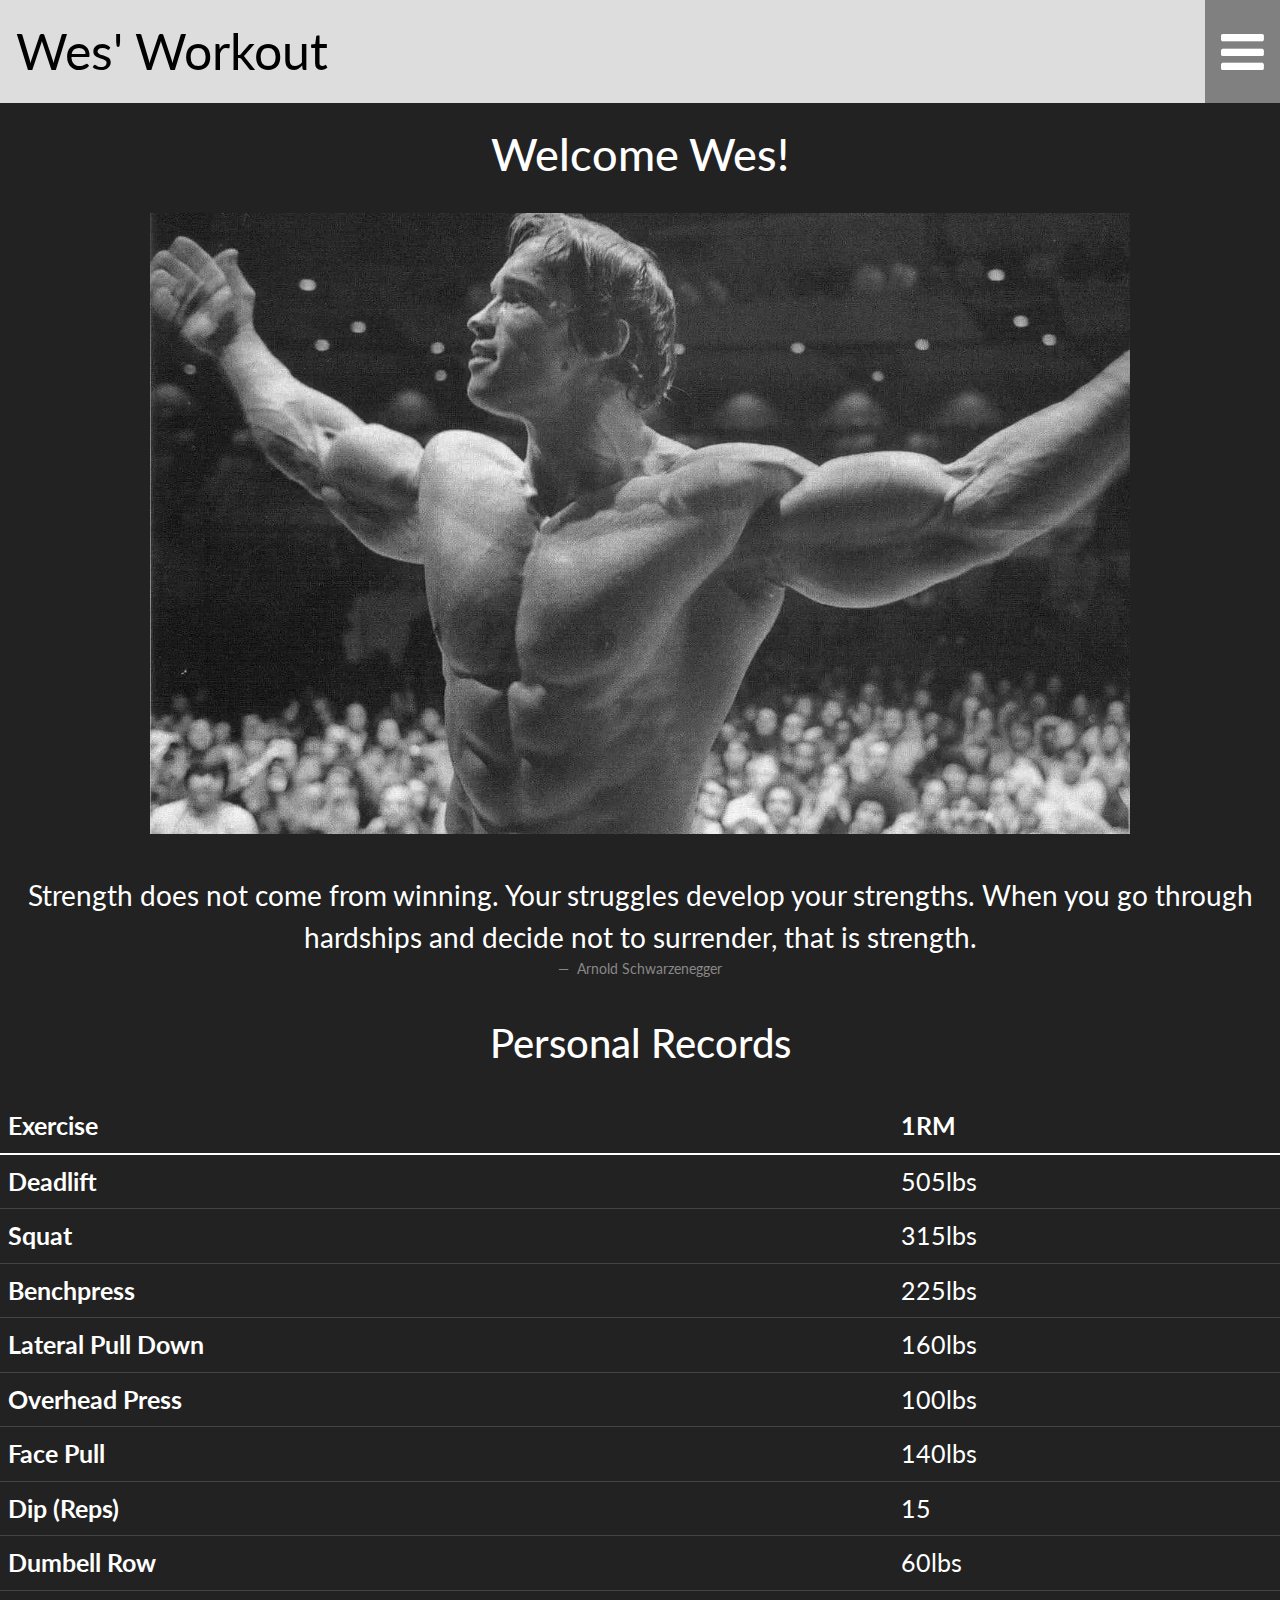
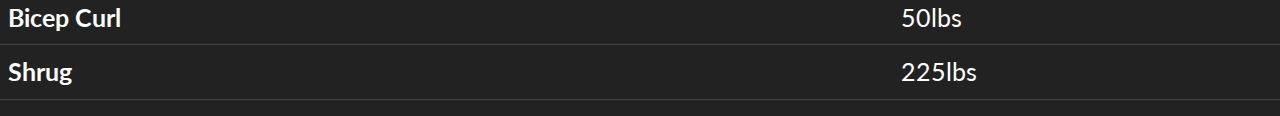
==== index.html @ d07bda81 "Add files via upload" ====
<!DOCTYPE html>
<html>
<html lang="en"> 
<head>
	<link rel="stylesheet" href="darkly.css"> 																																						<!-- Links CSS Bootstrap page. https://bootswatch.com/darkly/ --->
	<link rel="stylesheet" href="https://cdnjs.cloudflare.com/ajax/libs/font-awesome/4.7.0/css/font-awesome.min.css">																				<!-- Link To Nav Bar Hamburger Button https://www.w3schools.com/howto/howto_js_mobile_navbar.asp ---> 
	<script src="workoutJS.js" type="text/javascript"></script>
	<style>																																															<!-- Style For Nav Bar --->
	/* Style the navigation menu */
	.topnav {
	overflow: hidden;
	background-color: #333;
	position: relative;
	}

	/* Hide the links inside the navigation menu (except for logo/home) */
	.topnav #myLinks {
	display: none;
	}

	/* Style navigation menu links */
	.topnav a {
	color: white;
	padding: 14px 16px;
	text-decoration: none;
	font-size: 50px;
	display: block;
	}

	/* Style the hamburger menu */
	.topnav a.icon {
	background: grey;
	display: block;
	position: absolute;
	right: 0;
	top: 0;
	}

	/* Add a grey background color on mouse-over */
	.topnav a:hover {
	background-color: #ddd;
	color: black;
	}

	/* Style the active link (or home/logo) */
	.active {
	background-color: grey;
	color: white;
	}
	
	.PRTable {
	font-size: 25px;
	}
	
	</style>
	<title>Wes' Workout</title>
</head>
<nav>

	<div class="topnav">																																											<!--- Nav Bar Items ---> 
	  <a href="#home" class="active">Wes' Workout</a>
	  <!-- Navigation links (hidden by default) -->
	  <div id="myLinks">
		<a href="#news">Workouts</a>
		<a href="#contact">Logs</a>
	  </div>
	  <!-- "Hamburger menu" / "Bar icon" to toggle the navigation links -->
	  <a href="javascript:void(0);" class="icon" onclick="myFunction()">
		<i class="fa fa-bars"></i>
	  </a>
	</div>
</nav> 

<body>
<br>
<h1 style="text-align: center; font-size: 45px;">Welcome Wes!</h1>
<br>
<p style="text-align: center;"><img src="arnoldCopy.jpg" class="center" style="width:980px; height:621px;"></p>
<br>
<figure>																																															<!-- Arnold Blockquote ---> 
  <blockquote class="blockquote">
    <p class="mb-0" style="text-align: center; font-size: 28px;">Strength does not come from winning. Your struggles develop your strengths. When you go through hardships and decide not to surrender, that is strength.</p>
  </blockquote>
  <figcaption class="blockquote-footer" style="text-align: center;">
    Arnold Schwarzenegger 
  </figcaption>
</figure>
<br>
<h2 style="text-align: center;">Personal Records</h2>
<br>

<div class="PRTable">
	<table class="table table-hover">
	  <thead>
		<tr>
		  <th scope="col">Exercise</th>
		  <th scope="col">1RM</th>
		</tr>
	  </thead>
	  <tbody>

		<tr>
		  <th scope="row">Deadlift</th>
		  <td>505lbs</td>
		</tr>
		
		<tr>
		  <th scope="row">Squat</th>
		  <td>315lbs</td>
		</tr>
		
		<tr>
		  <th scope="row">Benchpress</th>
		  <td>225lbs</td>
		</tr>

		<tr>
		  <th scope="row">Lateral Pull Down</th>
		  <td>160lbs</td>
		</tr>
		
		<tr>
		  <th scope="row">Overhead Press</th>
		  <td>100lbs</td>
		</tr>
		
		<tr>
		  <th scope="row">Face Pull</th>
		  <td>140lbs</td>
		</tr>
		
		<tr>
		  <th scope="row">Dip (Reps)</th>
		  <td>15</td>
		</tr>
		
		<tr>
		  <th scope="row">Dumbell Row</th>
		  <td>60lbs</td>
		</tr>
		
		<tr>
		  <th scope="row">Bicep Curl</th>
		  <td>50lbs</td>
		</tr>
		
		<tr>
		  <th scope="row">Shrug</th>
		  <td>225lbs</td>
		</tr>
	  </tbody>
	</table>
</div>

</body>
</html>
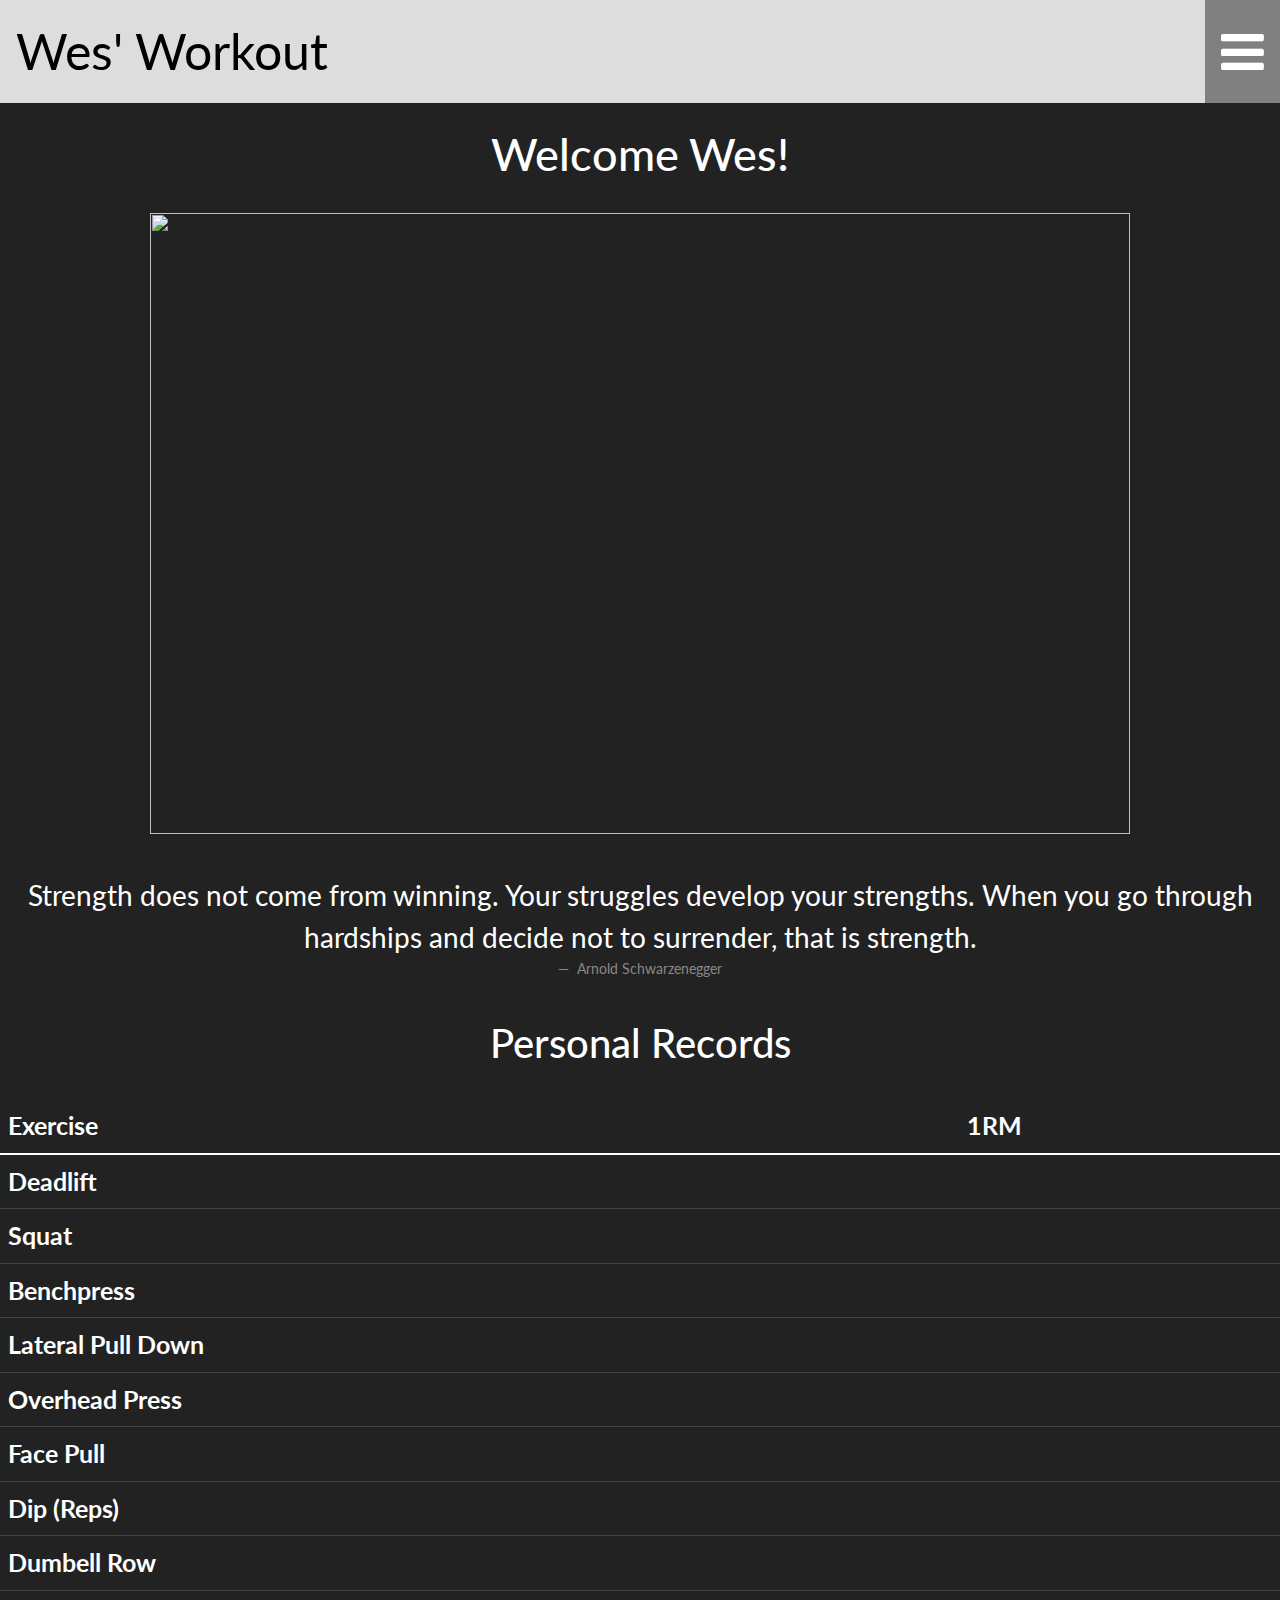
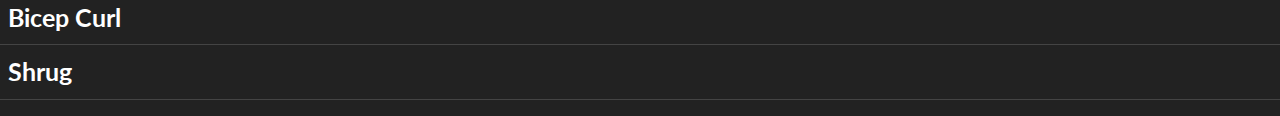
==== commit 8bf1767e: "Update index.html" ====
--- a/index.html
+++ b/index.html
@@ -101,52 +101,52 @@
 
 		<tr>
 		  <th scope="row">Deadlift</th>
-		  <td>505lbs</td>
+		  <td></td>
 		</tr>
 		
 		<tr>
 		  <th scope="row">Squat</th>
-		  <td>315lbs</td>
+		  <td></td>
 		</tr>
 		
 		<tr>
 		  <th scope="row">Benchpress</th>
-		  <td>225lbs</td>
+		  <td></td>
 		</tr>
 
 		<tr>
 		  <th scope="row">Lateral Pull Down</th>
-		  <td>160lbs</td>
+		  <td></td>
 		</tr>
 		
 		<tr>
 		  <th scope="row">Overhead Press</th>
-		  <td>100lbs</td>
+		  <td></td>
 		</tr>
 		
 		<tr>
 		  <th scope="row">Face Pull</th>
-		  <td>140lbs</td>
+		  <td></td>
 		</tr>
 		
 		<tr>
 		  <th scope="row">Dip (Reps)</th>
-		  <td>15</td>
+		  <td></td>
 		</tr>
 		
 		<tr>
 		  <th scope="row">Dumbell Row</th>
-		  <td>60lbs</td>
+		  <td></td>
 		</tr>
 		
 		<tr>
 		  <th scope="row">Bicep Curl</th>
-		  <td>50lbs</td>
+		  <td></td>
 		</tr>
 		
 		<tr>
 		  <th scope="row">Shrug</th>
-		  <td>225lbs</td>
+		  <td></td>
 		</tr>
 	  </tbody>
 	</table>
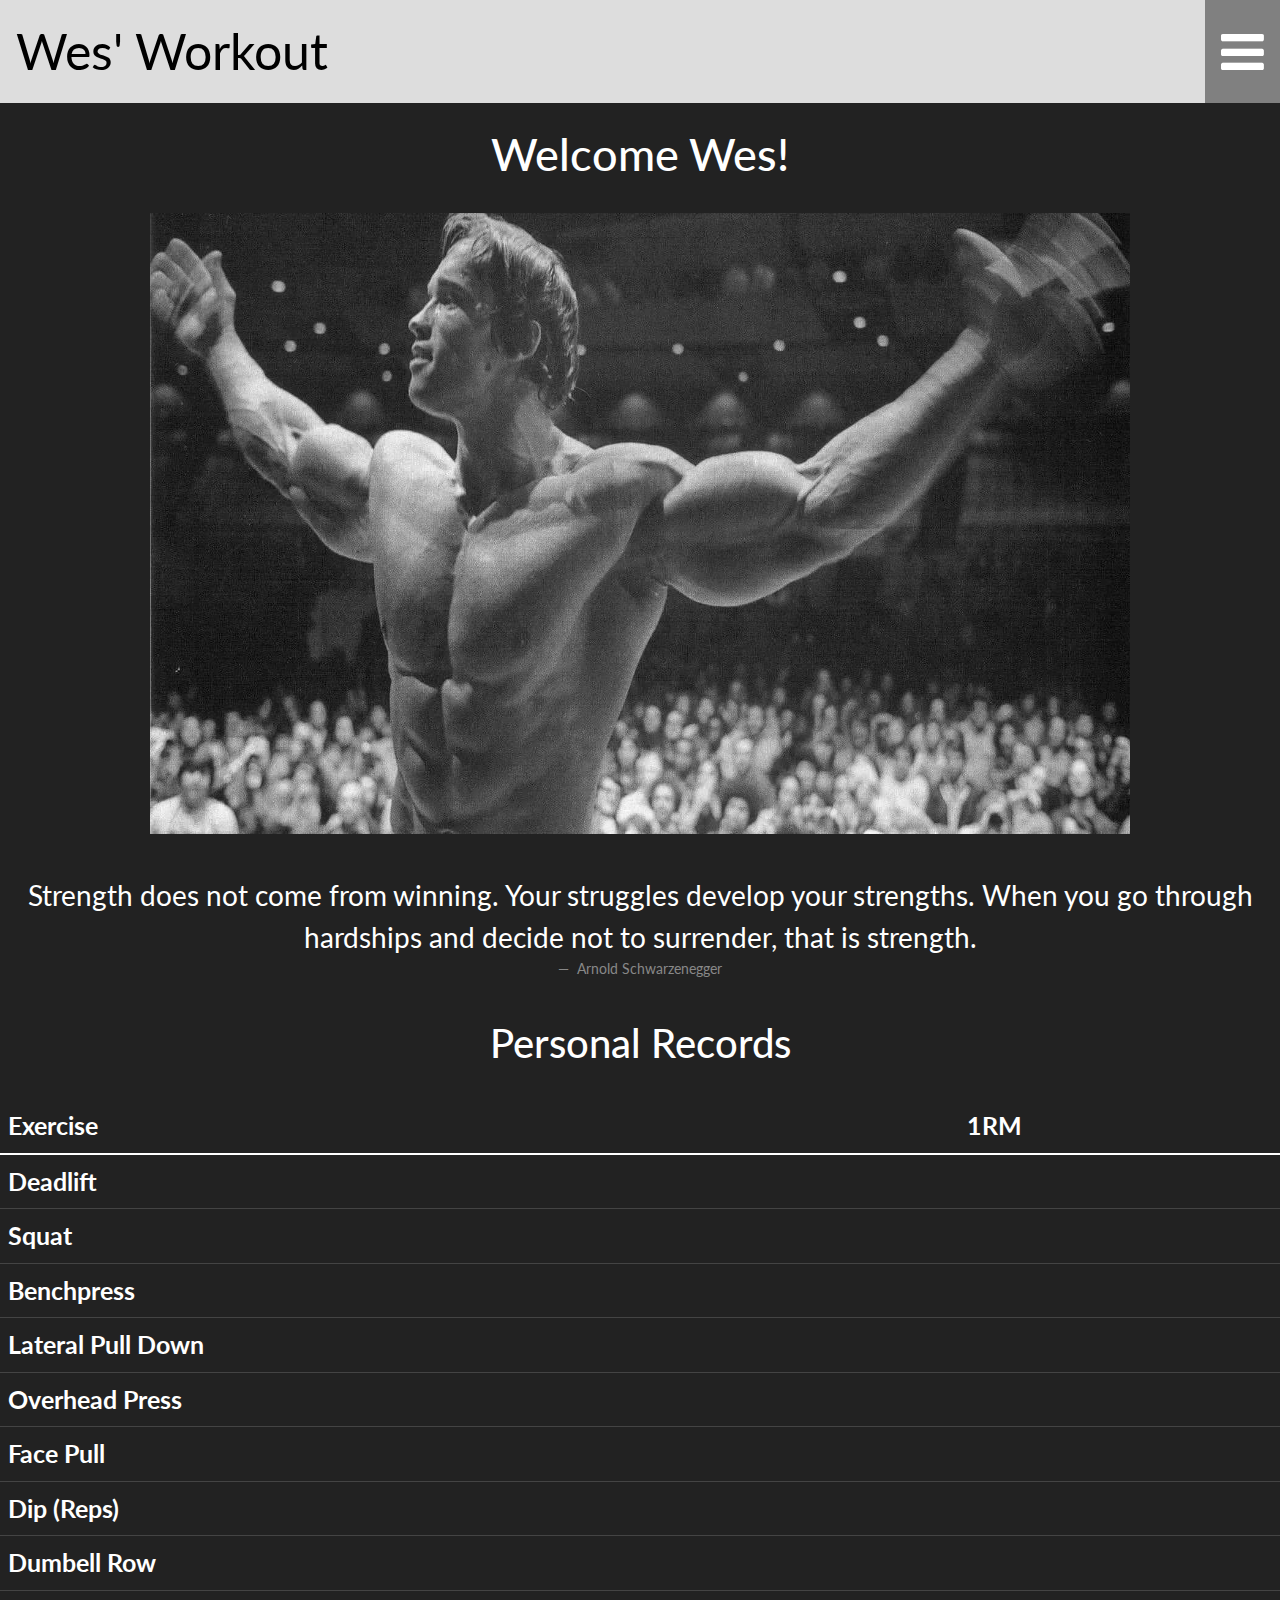
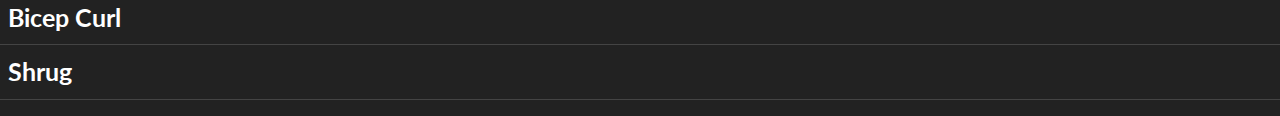
==== commit 7bd9f767: "Update index.html" ====
--- a/index.html
+++ b/index.html
@@ -75,7 +75,7 @@
 <br>
 <h1 style="text-align: center; font-size: 45px;">Welcome Wes!</h1>
 <br>
-<p style="text-align: center;"><img src="arnoldCopy.jpg" class="center" style="width:980px; height:621px;"></p>
+<p style="text-align: center;"><img src="arnold.jpg" class="center" style="width:980px; height:621px;"></p>
 <br>
 <figure>																																															<!-- Arnold Blockquote ---> 
   <blockquote class="blockquote">
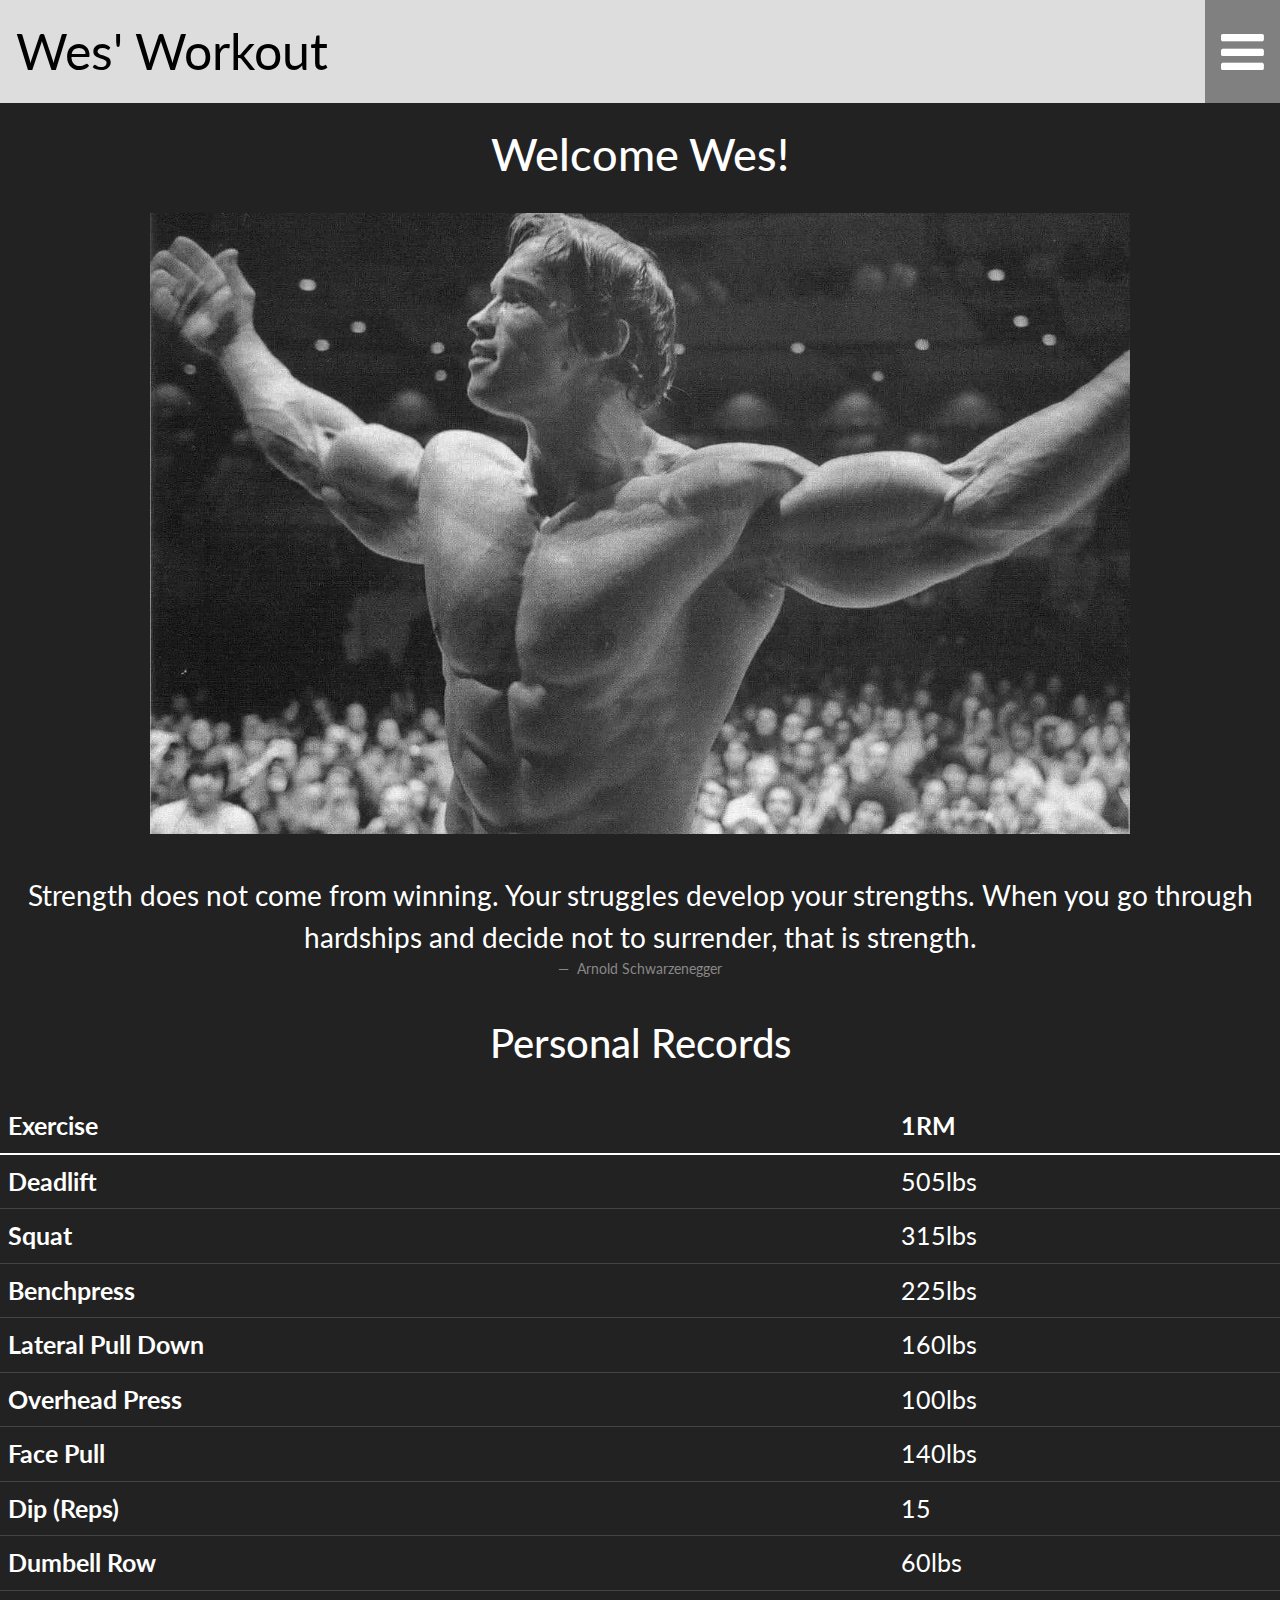
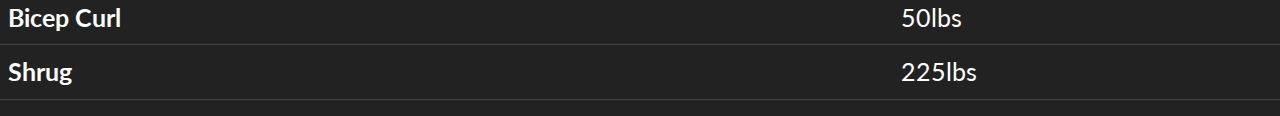
==== commit 59a836dc: "Add files via upload" ====
--- a/index.html
+++ b/index.html
@@ -75,7 +75,7 @@
 <br>
 <h1 style="text-align: center; font-size: 45px;">Welcome Wes!</h1>
 <br>
-<p style="text-align: center;"><img src="arnold.jpg" class="center" style="width:980px; height:621px;"></p>
+<p style="text-align: center;"><img src="arnoldCopy.jpg" class="center" style="width:980px; height:621px;"></p>
 <br>
 <figure>																																															<!-- Arnold Blockquote ---> 
   <blockquote class="blockquote">
@@ -101,52 +101,52 @@
 
 		<tr>
 		  <th scope="row">Deadlift</th>
-		  <td></td>
+		  <td>505lbs</td>
 		</tr>
 		
 		<tr>
 		  <th scope="row">Squat</th>
-		  <td></td>
+		  <td>315lbs</td>
 		</tr>
 		
 		<tr>
 		  <th scope="row">Benchpress</th>
-		  <td></td>
+		  <td>225lbs</td>
 		</tr>
 
 		<tr>
 		  <th scope="row">Lateral Pull Down</th>
-		  <td></td>
+		  <td>160lbs</td>
 		</tr>
 		
 		<tr>
 		  <th scope="row">Overhead Press</th>
-		  <td></td>
+		  <td>100lbs</td>
 		</tr>
 		
 		<tr>
 		  <th scope="row">Face Pull</th>
-		  <td></td>
+		  <td>140lbs</td>
 		</tr>
 		
 		<tr>
 		  <th scope="row">Dip (Reps)</th>
-		  <td></td>
+		  <td>15</td>
 		</tr>
 		
 		<tr>
 		  <th scope="row">Dumbell Row</th>
-		  <td></td>
+		  <td>60lbs</td>
 		</tr>
 		
 		<tr>
 		  <th scope="row">Bicep Curl</th>
-		  <td></td>
+		  <td>50lbs</td>
 		</tr>
 		
 		<tr>
 		  <th scope="row">Shrug</th>
-		  <td></td>
+		  <td>225lbs</td>
 		</tr>
 	  </tbody>
 	</table>
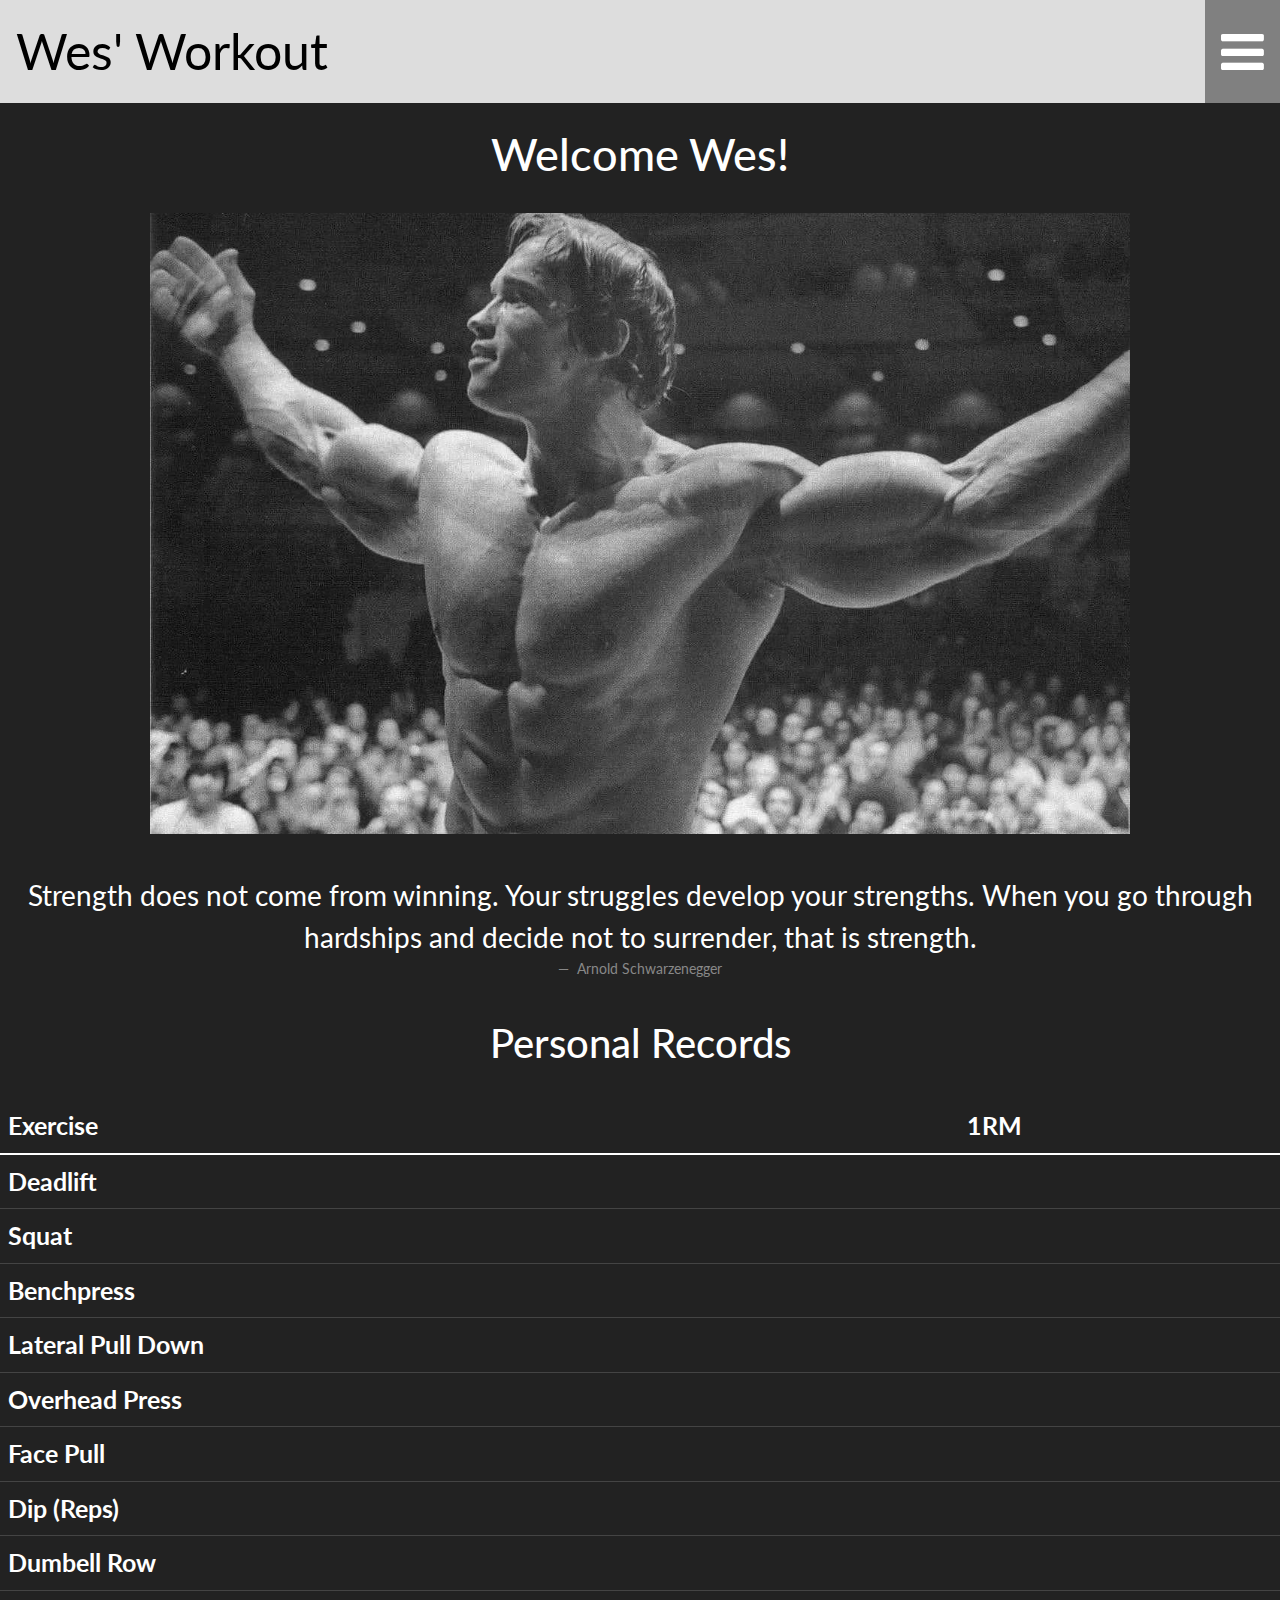
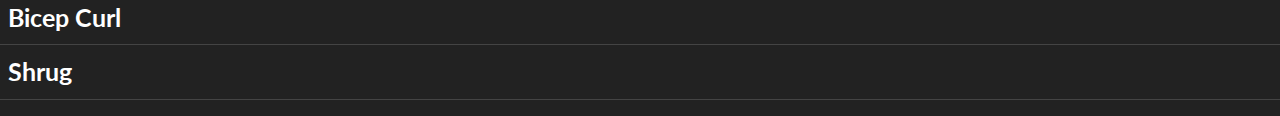
==== commit daa914a1: "Update index.html" ====
--- a/index.html
+++ b/index.html
@@ -101,52 +101,52 @@
 
 		<tr>
 		  <th scope="row">Deadlift</th>
-		  <td>505lbs</td>
+		  <td></td>
 		</tr>
 		
 		<tr>
 		  <th scope="row">Squat</th>
-		  <td>315lbs</td>
+		  <td></td>
 		</tr>
 		
 		<tr>
 		  <th scope="row">Benchpress</th>
-		  <td>225lbs</td>
+		  <td></td>
 		</tr>
 
 		<tr>
 		  <th scope="row">Lateral Pull Down</th>
-		  <td>160lbs</td>
+		  <td></td>
 		</tr>
 		
 		<tr>
 		  <th scope="row">Overhead Press</th>
-		  <td>100lbs</td>
+		  <td></td>
 		</tr>
 		
 		<tr>
 		  <th scope="row">Face Pull</th>
-		  <td>140lbs</td>
+		  <td></td>
 		</tr>
 		
 		<tr>
 		  <th scope="row">Dip (Reps)</th>
-		  <td>15</td>
+		  <td></td>
 		</tr>
 		
 		<tr>
 		  <th scope="row">Dumbell Row</th>
-		  <td>60lbs</td>
+		  <td></td>
 		</tr>
 		
 		<tr>
 		  <th scope="row">Bicep Curl</th>
-		  <td>50lbs</td>
+		  <td></td>
 		</tr>
 		
 		<tr>
 		  <th scope="row">Shrug</th>
-		  <td>225lbs</td>
+		  <td></td>
 		</tr>
 	  </tbody>
 	</table>
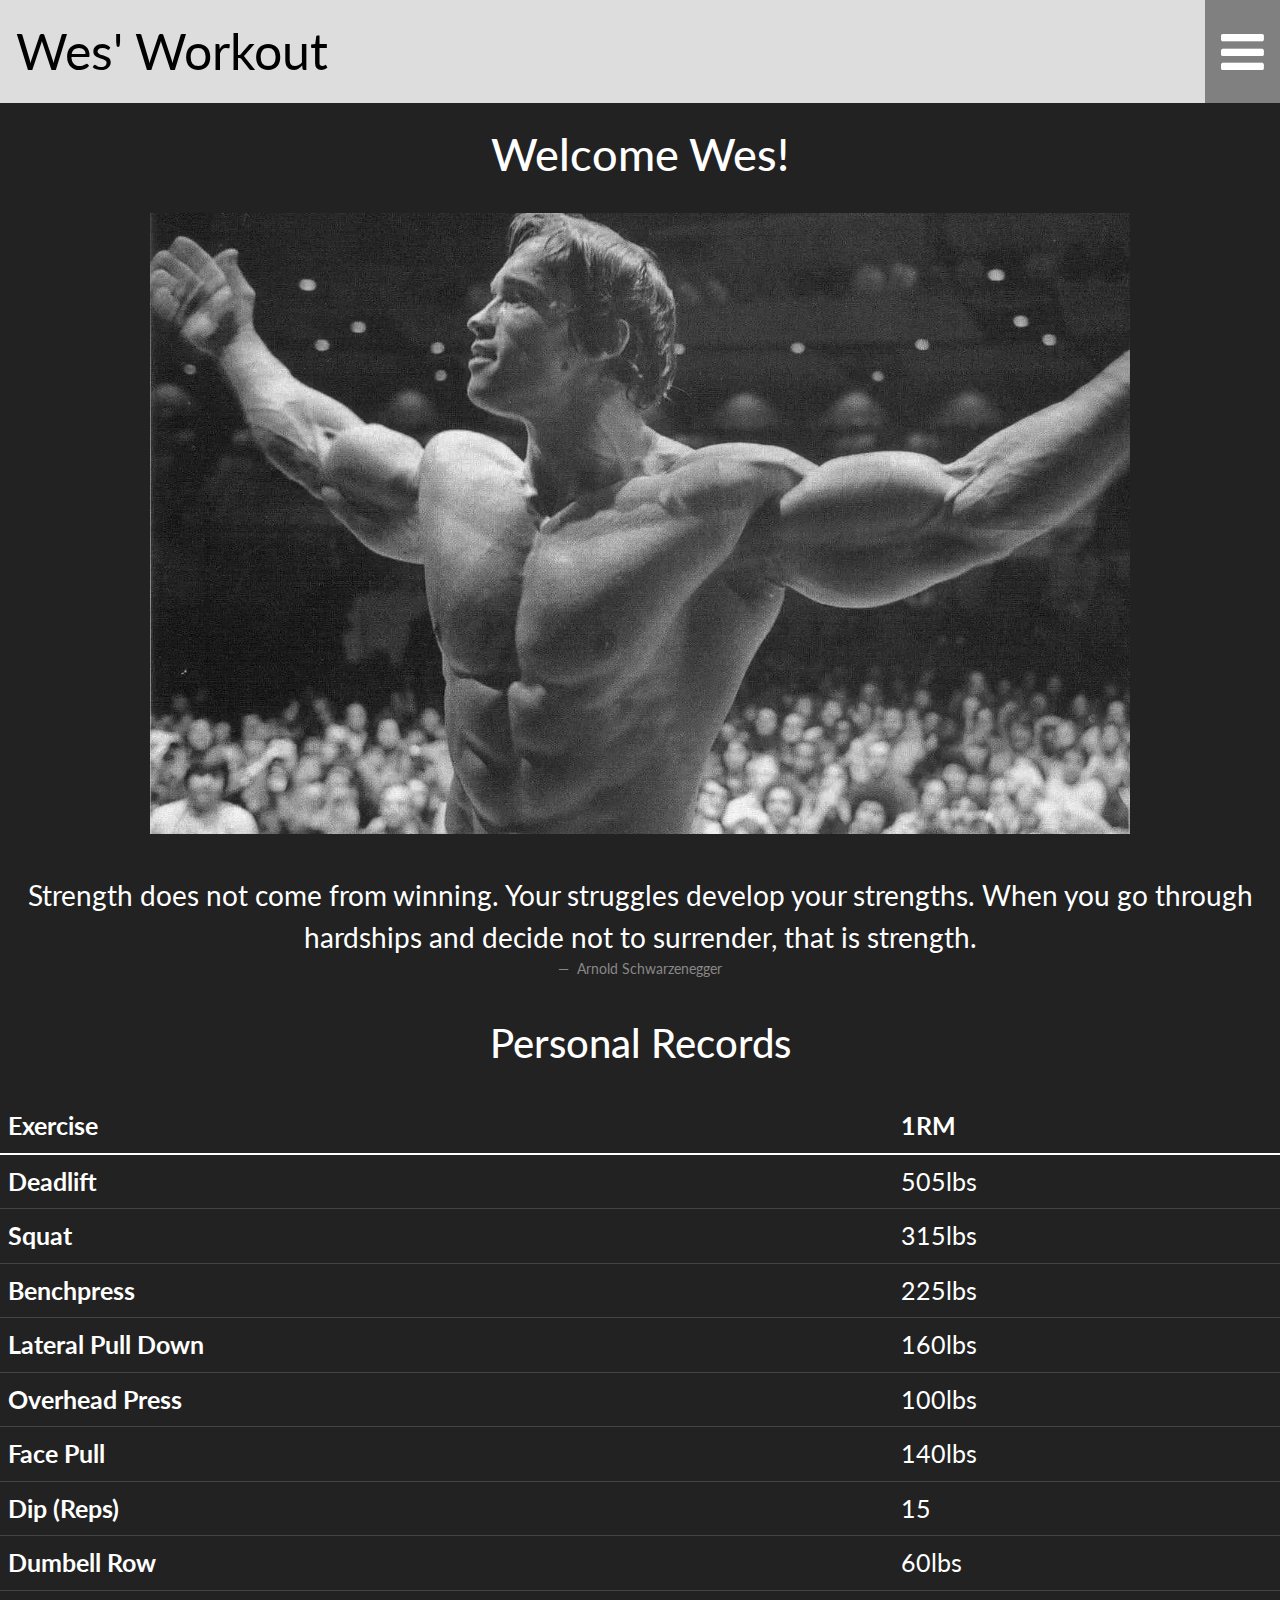
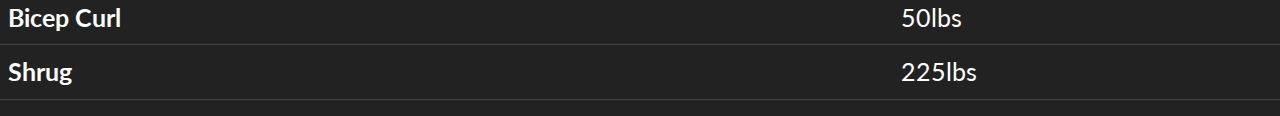
==== commit 4b985117: "Add files via upload" ====
--- a/index.html
+++ b/index.html
@@ -101,52 +101,52 @@
 
 		<tr>
 		  <th scope="row">Deadlift</th>
-		  <td></td>
+		  <td>505lbs</td>
 		</tr>
 		
 		<tr>
 		  <th scope="row">Squat</th>
-		  <td></td>
+		  <td>315lbs</td>
 		</tr>
 		
 		<tr>
 		  <th scope="row">Benchpress</th>
-		  <td></td>
+		  <td>225lbs</td>
 		</tr>
 
 		<tr>
 		  <th scope="row">Lateral Pull Down</th>
-		  <td></td>
+		  <td>160lbs</td>
 		</tr>
 		
 		<tr>
 		  <th scope="row">Overhead Press</th>
-		  <td></td>
+		  <td>100lbs</td>
 		</tr>
 		
 		<tr>
 		  <th scope="row">Face Pull</th>
-		  <td></td>
+		  <td>140lbs</td>
 		</tr>
 		
 		<tr>
 		  <th scope="row">Dip (Reps)</th>
-		  <td></td>
+		  <td>15</td>
 		</tr>
 		
 		<tr>
 		  <th scope="row">Dumbell Row</th>
-		  <td></td>
+		  <td>60lbs</td>
 		</tr>
 		
 		<tr>
 		  <th scope="row">Bicep Curl</th>
-		  <td></td>
+		  <td>50lbs</td>
 		</tr>
 		
 		<tr>
 		  <th scope="row">Shrug</th>
-		  <td></td>
+		  <td>225lbs</td>
 		</tr>
 	  </tbody>
 	</table>
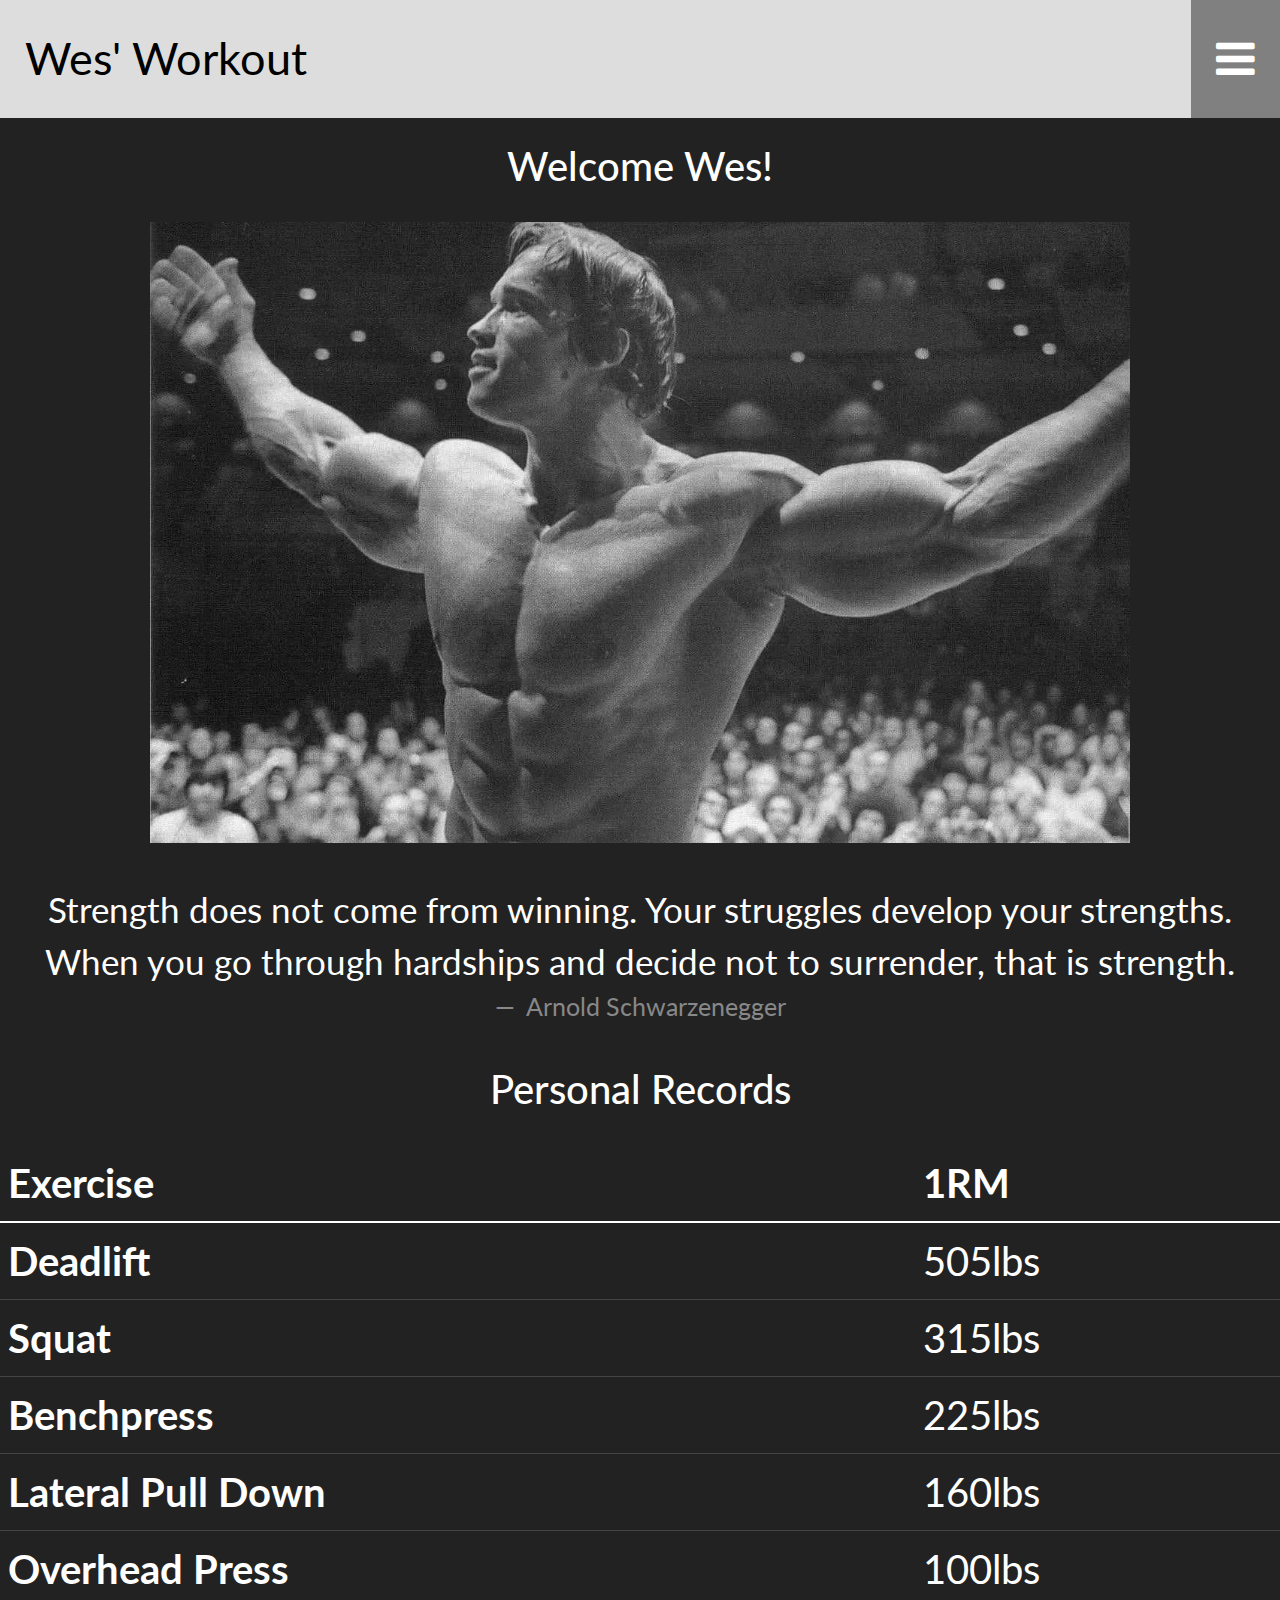
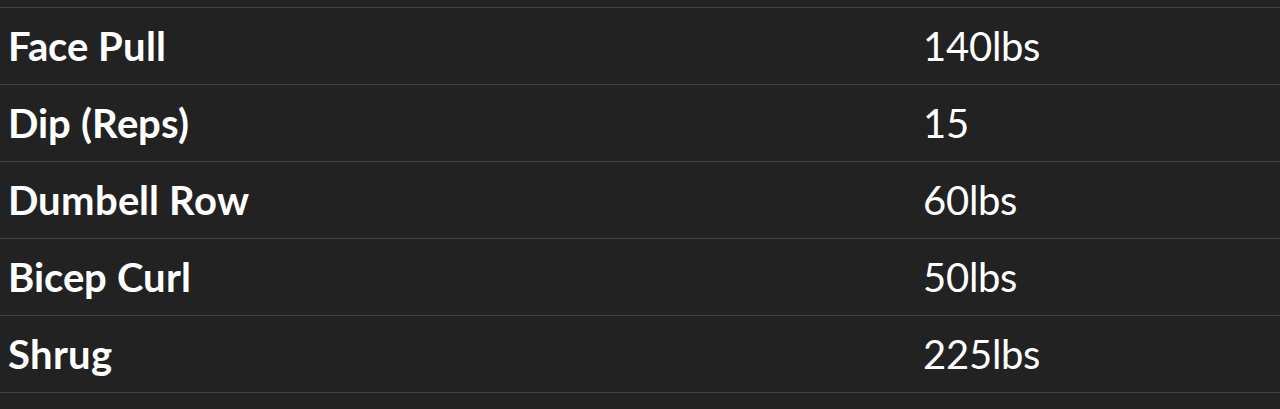
==== commit 3f06e6b4: "Add files via upload" ====
--- a/index.html
+++ b/index.html
@@ -1,156 +1,165 @@
 <!DOCTYPE html>
 <html>
 <html lang="en"> 
-<head>
-	<link rel="stylesheet" href="darkly.css"> 																																						<!-- Links CSS Bootstrap page. https://bootswatch.com/darkly/ --->
-	<link rel="stylesheet" href="https://cdnjs.cloudflare.com/ajax/libs/font-awesome/4.7.0/css/font-awesome.min.css">																				<!-- Link To Nav Bar Hamburger Button https://www.w3schools.com/howto/howto_js_mobile_navbar.asp ---> 
-	<script src="workoutJS.js" type="text/javascript"></script>
-	<style>																																															<!-- Style For Nav Bar --->
-	/* Style the navigation menu */
-	.topnav {
-	overflow: hidden;
-	background-color: #333;
-	position: relative;
-	}
+	<head>
+		<!--
+		Links CSS Bootstrap page. https://bootswatch.com/darkly/
+		Link To Nav Bar Hamburger Button https://www.w3schools.com/howto/howto_js_mobile_navbar.asp
+		Style For Nav Bar
+		-->
+		<link rel="stylesheet" href="darkly.css"> 																																						
+		<link rel="stylesheet" href="https://cdnjs.cloudflare.com/ajax/libs/font-awesome/4.7.0/css/font-awesome.min.css">																				
+		<script src="workoutJS.js" type="text/javascript"></script>
+		<style>																																														
+			/* Style the navigation menu */
+			.topnav {
+			  overflow: hidden;
+			  background-color: #333;
+			  position: relative;
+			}
 
-	/* Hide the links inside the navigation menu (except for logo/home) */
-	.topnav #myLinks {
-	display: none;
-	}
+			/* Hide the links inside the navigation menu (except for logo/home) */
+			.topnav #myLinks {
+			  display: none;
+			}
 
-	/* Style navigation menu links */
-	.topnav a {
-	color: white;
-	padding: 14px 16px;
-	text-decoration: none;
-	font-size: 50px;
-	display: block;
-	}
 
-	/* Style the hamburger menu */
-	.topnav a.icon {
-	background: grey;
-	display: block;
-	position: absolute;
-	right: 0;
-	top: 0;
-	}
+			/* Style navigation menu links */
+			.topnav a {
+			  color: white;
+			  padding: 25px 25px;
+			  text-decoration: none;
+			  font-size: 45px;
+			  display: block;
+			}
 
-	/* Add a grey background color on mouse-over */
-	.topnav a:hover {
-	background-color: #ddd;
-	color: black;
-	}
 
-	/* Style the active link (or home/logo) */
-	.active {
-	background-color: grey;
-	color: white;
-	}
-	
-	.PRTable {
-	font-size: 25px;
-	}
-	
-	</style>
-	<title>Wes' Workout</title>
-</head>
-<nav>
+			/* Style the hamburger menu */
+			.topnav a.icon {
+			  background: grey;
+			  display: block;
+			  position: absolute;
+			  right: 0;
+			  top: 0;
+			}
 
-	<div class="topnav">																																											<!--- Nav Bar Items ---> 
-	  <a href="#home" class="active">Wes' Workout</a>
-	  <!-- Navigation links (hidden by default) -->
-	  <div id="myLinks">
-		<a href="#news">Workouts</a>
-		<a href="#contact">Logs</a>
-	  </div>
-	  <!-- "Hamburger menu" / "Bar icon" to toggle the navigation links -->
-	  <a href="javascript:void(0);" class="icon" onclick="myFunction()">
-		<i class="fa fa-bars"></i>
-	  </a>
-	</div>
-</nav> 
+			/* Add a grey background color on mouse-over */
+			.topnav a:hover {
+			  background-color: #ddd;
+			  color: black;
+			}
 
-<body>
-<br>
-<h1 style="text-align: center; font-size: 45px;">Welcome Wes!</h1>
-<br>
-<p style="text-align: center;"><img src="arnoldCopy.jpg" class="center" style="width:980px; height:621px;"></p>
-<br>
-<figure>																																															<!-- Arnold Blockquote ---> 
-  <blockquote class="blockquote">
-    <p class="mb-0" style="text-align: center; font-size: 28px;">Strength does not come from winning. Your struggles develop your strengths. When you go through hardships and decide not to surrender, that is strength.</p>
-  </blockquote>
-  <figcaption class="blockquote-footer" style="text-align: center;">
-    Arnold Schwarzenegger 
-  </figcaption>
-</figure>
-<br>
-<h2 style="text-align: center;">Personal Records</h2>
-<br>
+			
+			/* Style the active link (or home/logo) */
+			.active {
+			  background-color: grey;
+			  color: white;
+			}
 
-<div class="PRTable">
-	<table class="table table-hover">
-	  <thead>
-		<tr>
-		  <th scope="col">Exercise</th>
-		  <th scope="col">1RM</th>
-		</tr>
-	  </thead>
-	  <tbody>
-
-		<tr>
-		  <th scope="row">Deadlift</th>
-		  <td>505lbs</td>
-		</tr>
-		
-		<tr>
-		  <th scope="row">Squat</th>
-		  <td>315lbs</td>
-		</tr>
-		
-		<tr>
-		  <th scope="row">Benchpress</th>
-		  <td>225lbs</td>
-		</tr>
-
-		<tr>
-		  <th scope="row">Lateral Pull Down</th>
-		  <td>160lbs</td>
-		</tr>
-		
-		<tr>
-		  <th scope="row">Overhead Press</th>
-		  <td>100lbs</td>
-		</tr>
-		
-		<tr>
-		  <th scope="row">Face Pull</th>
-		  <td>140lbs</td>
-		</tr>
-		
-		<tr>
-		  <th scope="row">Dip (Reps)</th>
-		  <td>15</td>
-		</tr>
-		
-		<tr>
-		  <th scope="row">Dumbell Row</th>
-		  <td>60lbs</td>
-		</tr>
-		
-		<tr>
-		  <th scope="row">Bicep Curl</th>
-		  <td>50lbs</td>
-		</tr>
-		
-		<tr>
-		  <th scope="row">Shrug</th>
-		  <td>225lbs</td>
-		</tr>
-	  </tbody>
-	</table>
-</div>
-
-</body>
+			/* Style PR Table font */ 
+			.PRTable {
+			font-size: 40px;
+			}
+			
+		</style>
+		<!--
+		Title
+		-->
+		<title>
+			Wes' Workout
+		</title>
+	</head>
+	<nav>
+		<div class="topnav">																																											<!--- Nav Bar Items ---> 
+			<a href="index.html" class="active">Wes' Workout</a>
+			<!-- 
+			Navigation links (hidden by default) 
+			-->
+		<div id="myLinks">
+			<a href="workouts.html">Workouts</a>
+			<a href="#contact">Logs</a>
+		</div>
+			<!-- 
+			"Hamburger menu" / "Bar icon" to toggle the navigation links 
+			-->
+			<a href="javascript:void(0);" class="icon" onclick="myFunction()">
+				<i class="fa fa-bars"></i>
+			</a>
+		</div>
+	</nav> 
+	<body>
+		<br>
+		<h1 style="text-align: center; font-size: 40px;">Welcome Wes!</h1>
+		<br>
+		<p style="text-align: center;"><img src="arnoldCopy.jpg" class="center" style="width:980px; height:621px;"></p>
+		<br>
+		<!-- 
+		Arnold Blockquote
+		-->
+		<figure>
+			<div class="bq1">
+			<blockquote class="blockquote">
+				<p class="mb-0" style="text-align: center; font-size: 35px;">Strength does not come from winning. Your struggles develop your strengths. When you go through hardships and decide not to surrender, that is strength.</p>
+			</blockquote>
+			</div>
+			<figcaption class="blockquote-footer" style="text-align: center; font-size: 25px;">
+				Arnold Schwarzenegger 
+			</figcaption>
+		</figure>
+		<br>
+		<h2 style="text-align: center;">Personal Records</h2>
+		<br>
+		<div class="PRTable">
+			<table class="table table-hover">
+				<thead>
+					<tr>
+						<th scope="col">Exercise</th>
+						<th scope="col">1RM</th>
+					</tr>
+				</thead>
+				<tbody>
+					<tr>
+						<th scope="row">Deadlift</th>
+						<td>505lbs</td>
+					</tr>
+					<tr>
+						<th scope="row">Squat</th>
+						<td>315lbs</td>
+					</tr>
+					<tr>
+						<th scope="row">Benchpress</th>
+						<td>225lbs</td>
+					</tr>
+					<tr>
+						<th scope="row">Lateral Pull Down</th>
+						<td>160lbs</td>
+					</tr>
+					<tr>
+						<th scope="row">Overhead Press</th>
+						<td>100lbs</td>
+					</tr>
+					<tr>
+						<th scope="row">Face Pull</th>
+						<td>140lbs</td>
+					</tr>
+					<tr>
+						<th scope="row">Dip (Reps)</th>
+						<td>15</td>
+					</tr>
+					<tr>
+						<th scope="row">Dumbell Row</th>
+						<td>60lbs</td>
+					</tr>
+					<tr>
+						<th scope="row">Bicep Curl</th>
+						<td>50lbs</td>
+					</tr>
+					<tr>
+						<th scope="row">Shrug</th>
+						<td>225lbs</td>
+					</tr>
+				</tbody>
+			</table>
+		</div>
+	</body>
 </html> 
